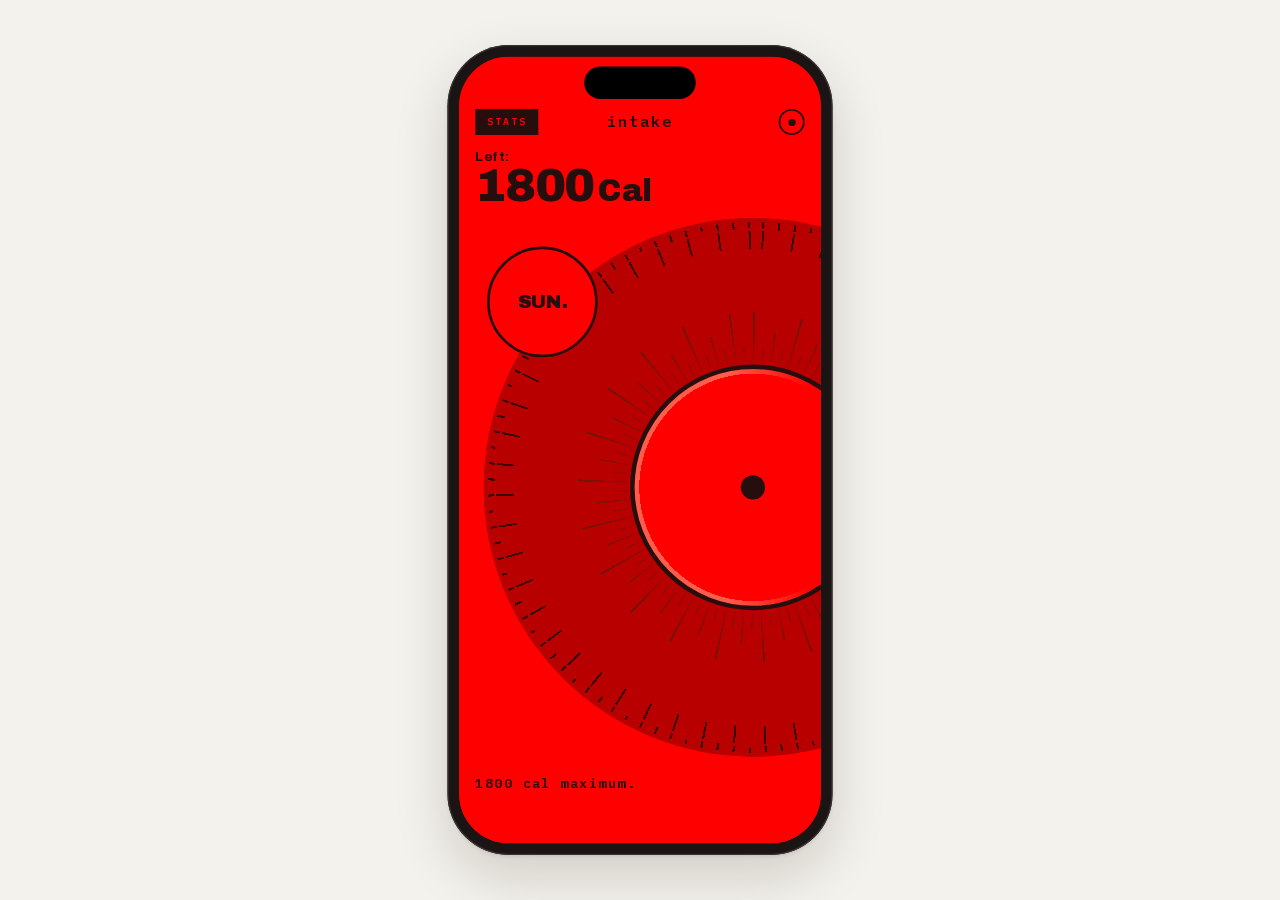
==== index.html @ fceef7cb "Sit below a solid status bar, out of reach of the iOS 26 blur From iOS 26 the system lays a live blu" ====
<!DOCTYPE html>
<html lang="en">
<head>
<meta charset="utf-8">
<meta name="viewport" content="width=device-width, initial-scale=1, viewport-fit=cover, user-scalable=no">
<title>intake</title>

<meta name="apple-mobile-web-app-capable" content="yes">
<meta name="mobile-web-app-capable" content="yes">
<meta name="apple-mobile-web-app-status-bar-style" content="black">
<meta name="apple-mobile-web-app-title" content="intake">
<meta name="theme-color" content="#FF0000">

<link rel="manifest" href="./manifest.webmanifest">
<link rel="apple-touch-icon" href="./icons/icon-180.png">
<link rel="icon" href="./icons/icon-192.png" type="image/png">
<link rel="stylesheet" href="./fonts.css">
<link rel="stylesheet" href="./styles.css">
</head>
<body>

<div id="backdrop"></div>

<!-- On a wide screen the app is shown as the phone it was drawn for: this is the body
     of that phone, behind the canvas. Hidden everywhere else. -->
<div id="frame" aria-hidden="true"></div>

<div id="stage">

<!-- ═══════════════════════════ HOME ═══════════════════════════ -->
<section class="screen" id="screen-home" style="position: relative; height: 874px; overflow: hidden; background-color: #FF0000">
  <div style="position: absolute; left: 0; right: 0; top: 58px; display: flex; align-items: center; justify-content: space-between; padding: 0 18px; z-index: 9">
    <div id="home-stats-btn" class="nav-pill" style="background: #270E0E; color: #FF0000; font: 600 11px/1 'IBM Plex Mono',monospace; letter-spacing: .16em; padding: 9px 13px">STATS</div>
    <div style="position: absolute; left: 0; right: 0; text-align: center; color: #270E0E; font: 600 17px/1 'IBM Plex Mono',monospace; letter-spacing: .14em; pointer-events: none">intake</div>
    <div id="home-settings-btn" class="dot-btn" role="button" tabindex="0" aria-label="Settings" style="width:29px;height:29px;border-radius:50%;border:2.5px solid #270E0E;box-sizing:border-box;display:flex;align-items:center;justify-content:center"><div style="width: 8px; height: 8px; border-radius: 50%; background: #270E0E"></div></div>
  </div>

  <div style="position: absolute; left: 18px; top: 104px; z-index: 9; display: flex; flex-direction: column; gap: 2px; color: #270E0E">
    <div id="home-left-cap" style="font: 700 15px/1 Archivo,sans-serif; letter-spacing: .02em">Left:</div>
    <div style="display: flex; align-items: baseline; gap: 4px"><div id="home-left-val" style="font: 900 52px/.85 Archivo,sans-serif; letter-spacing: -.02em">425</div><div style="font: 900 34px/.85 Archivo,sans-serif; letter-spacing: -.01em">Cal</div></div>
  </div>

  <div style="position: absolute; left: 30px; top: 230px; width: 520px; height: 520px; z-index: 3">
    <div style="position: absolute; inset: -49px 0px 0px -6px; border-radius: 50%; mask: radial-gradient(circle closest-side, transparent 0px, transparent 45%, rgb(0, 0, 0) 45%, rgb(0, 0, 0) 100%); -webkit-mask: radial-gradient(circle closest-side, transparent 0px, transparent 45%, rgb(0, 0, 0) 45%, rgb(0, 0, 0) 100%); width: 599px; height: 599px; left: -3px; top: -51px; background-color: #B90000"><div id="home-arc-fill" style="position:absolute;inset:0;border-radius:50%;z-index:2;background-color:#270E0E;-webkit-mask:conic-gradient(from 228deg,#000 0 180.2deg,rgba(0,0,0,0) 180.9deg 360deg);mask:conic-gradient(from 228deg,#000 0 180.2deg,rgba(0,0,0,0) 180.9deg 360deg)"></div><div id="home-arc-cap" style="position:absolute;left:55.85px;top:362.45px;width:164.7px;height:164.7px;border-radius:50%;z-index:2;background-color:#270E0E"></div><div id="home-arc-tail" style="position:absolute;left:379.02px;top:72.42px;width:164.7px;height:164.7px;border-radius:50%;z-index:2;background-color:#270E0E"></div></div>

    <div style="position:absolute;left:-3px;top:-51px;width:599px;height:599px;border-radius:50%;z-index:3;background:repeating-conic-gradient(from 0deg,#6A1608 0 0.62deg,rgba(0,0,0,0) 0.62deg 4deg);-webkit-mask:radial-gradient(circle closest-side,transparent 0 46.5%,rgba(0,0,0,.28) 46.5%,rgba(0,0,0,.5) 52%,transparent 52%);mask:radial-gradient(circle closest-side,transparent 0 46.5%,rgba(0,0,0,.28) 46.5%,rgba(0,0,0,.5) 52%,transparent 52%)"></div>
    <div style="position:absolute;left:-3px;top:-51px;width:599px;height:599px;border-radius:50%;z-index:3;background:repeating-conic-gradient(from 0deg,#6A1608 0 0.62deg,rgba(0,0,0,0) 0.62deg 8deg);-webkit-mask:radial-gradient(circle closest-side,transparent 0 52%,rgba(0,0,0,.5) 52%,rgba(0,0,0,.78) 58%,transparent 58%);mask:radial-gradient(circle closest-side,transparent 0 52%,rgba(0,0,0,.5) 52%,rgba(0,0,0,.78) 58%,transparent 58%)"></div>
    <div style="position:absolute;left:-3px;top:-51px;width:599px;height:599px;border-radius:50%;z-index:3;background:repeating-conic-gradient(from 0deg,#6A1608 0 0.62deg,rgba(0,0,0,0) 0.62deg 16deg);-webkit-mask:radial-gradient(circle closest-side,transparent 0 58%,rgba(0,0,0,.78) 58%,rgba(0,0,0,1) 65%,transparent 65%);mask:radial-gradient(circle closest-side,transparent 0 58%,rgba(0,0,0,.78) 58%,rgba(0,0,0,1) 65%,transparent 65%)"></div>
    <div style="position:absolute;left:-3px;top:-51px;width:599px;height:599px;border-radius:50%;z-index:3;background:repeating-conic-gradient(from 2deg,#380A02 0 0.45deg,rgba(0,0,0,0) 0.45deg 3.5deg);-webkit-mask:radial-gradient(circle closest-side,transparent 0 96.8%,#000 96.8% 98.4%,transparent 98.4%);mask:radial-gradient(circle closest-side,transparent 0 96.8%,#000 96.8% 98.4%,transparent 98.4%)"></div>
    <div style="position:absolute;left:-3px;top:-51px;width:599px;height:599px;border-radius:50%;z-index:3;background:repeating-conic-gradient(from 2deg,#380A02 0 0.45deg,rgba(0,0,0,0) 0.45deg 7deg);-webkit-mask:radial-gradient(circle closest-side,transparent 0 88.6%,#000 88.6% 95.2%,transparent 95.2%);mask:radial-gradient(circle closest-side,transparent 0 88.6%,#000 88.6% 95.2%,transparent 95.2%)"></div>
    <div style="position:absolute;left:-3px;top:-51px;width:599px;height:599px;border-radius:50%;z-index:3;background:repeating-conic-gradient(from 2deg,#380A02 0 0.45deg,rgba(0,0,0,0) 0.45deg 7deg);-webkit-mask:radial-gradient(circle closest-side,transparent 0 96.1%,#000 96.1% 96.8%,transparent 96.8%);mask:radial-gradient(circle closest-side,transparent 0 96.1%,#000 96.1% 96.8%,transparent 96.8%)"></div>
    <div style="position:absolute;left:-3px;top:-51px;width:599px;height:599px;border-radius:50%;z-index:3;background:repeating-conic-gradient(from 5.5deg,#380A02 0 0.45deg,rgba(0,0,0,0) 0.45deg 14deg);-webkit-mask:radial-gradient(circle closest-side,transparent 0 95.7%,#000 95.7% 96.8%,transparent 96.8%);mask:radial-gradient(circle closest-side,transparent 0 95.7%,#000 95.7% 96.8%,transparent 96.8%)"></div>

    <div id="home-tick-clip" style="position:absolute;left:-3px;top:-51px;width:599px;height:599px;z-index:5;-webkit-mask-image:conic-gradient(from 228deg,#000 0 180.2deg,rgba(0,0,0,0) 180.9deg 360deg),radial-gradient(circle 82.35px at 138.2px 444.8px,#000 99%,rgba(0,0,0,0) 100%);-webkit-mask-composite:source-over;mask-image:conic-gradient(from 228deg,#000 0 180.2deg,rgba(0,0,0,0) 180.9deg 360deg),radial-gradient(circle 82.35px at 138.2px 444.8px,#000 99%,rgba(0,0,0,0) 100%);mask-composite:add"><div style="position:absolute;inset:0;border-radius:50%;background:repeating-conic-gradient(from 0deg,#7C3928 0 0.62deg,rgba(0,0,0,0) 0.62deg 4deg);-webkit-mask:radial-gradient(circle closest-side,transparent 0 46.5%,rgba(0,0,0,.28) 46.5%,rgba(0,0,0,.5) 52%,transparent 52%);mask:radial-gradient(circle closest-side,transparent 0 46.5%,rgba(0,0,0,.28) 46.5%,rgba(0,0,0,.5) 52%,transparent 52%)"></div><div style="position:absolute;inset:0;border-radius:50%;background:repeating-conic-gradient(from 0deg,#7C3928 0 0.62deg,rgba(0,0,0,0) 0.62deg 8deg);-webkit-mask:radial-gradient(circle closest-side,transparent 0 52%,rgba(0,0,0,.5) 52%,rgba(0,0,0,.78) 58%,transparent 58%);mask:radial-gradient(circle closest-side,transparent 0 52%,rgba(0,0,0,.5) 52%,rgba(0,0,0,.78) 58%,transparent 58%)"></div><div style="position:absolute;inset:0;border-radius:50%;background:repeating-conic-gradient(from 0deg,#7C3928 0 0.62deg,rgba(0,0,0,0) 0.62deg 16deg);-webkit-mask:radial-gradient(circle closest-side,transparent 0 58%,rgba(0,0,0,.78) 58%,rgba(0,0,0,1) 65%,transparent 65%);mask:radial-gradient(circle closest-side,transparent 0 58%,rgba(0,0,0,.78) 58%,rgba(0,0,0,1) 65%,transparent 65%)"></div><div style="position:absolute;inset:0;border-radius:50%;background:repeating-conic-gradient(from 2deg,#48210F 0 0.45deg,rgba(0,0,0,0) 0.45deg 3.5deg);-webkit-mask:radial-gradient(circle closest-side,transparent 0 96.8%,#000 96.8% 98.4%,transparent 98.4%);mask:radial-gradient(circle closest-side,transparent 0 96.8%,#000 96.8% 98.4%,transparent 98.4%)"></div><div style="position:absolute;inset:0;border-radius:50%;background:repeating-conic-gradient(from 2deg,#48210F 0 0.45deg,rgba(0,0,0,0) 0.45deg 7deg);-webkit-mask:radial-gradient(circle closest-side,transparent 0 88.6%,#000 88.6% 95.2%,transparent 95.2%);mask:radial-gradient(circle closest-side,transparent 0 88.6%,#000 88.6% 95.2%,transparent 95.2%)"></div><div style="position:absolute;inset:0;border-radius:50%;background:repeating-conic-gradient(from 2deg,#48210F 0 0.45deg,rgba(0,0,0,0) 0.45deg 7deg);-webkit-mask:radial-gradient(circle closest-side,transparent 0 96.1%,#000 96.1% 96.8%,transparent 96.8%);mask:radial-gradient(circle closest-side,transparent 0 96.1%,#000 96.1% 96.8%,transparent 96.8%)"></div><div style="position:absolute;inset:0;border-radius:50%;background:repeating-conic-gradient(from 5.5deg,#48210F 0 0.45deg,rgba(0,0,0,0) 0.45deg 14deg);-webkit-mask:radial-gradient(circle closest-side,transparent 0 95.7%,#000 95.7% 96.8%,transparent 96.8%);mask:radial-gradient(circle closest-side,transparent 0 95.7%,#000 95.7% 96.8%,transparent 96.8%)"></div></div>

    <div id="home-day-btn" class="day-badge" style="position: absolute; left: 1px; top: -19px; width: 123px; height: 123px; border-radius: 50%; color: #270E0E; display: flex; align-items: center; justify-content: center; z-index: 8; background-color: #FF0000; border: 3px solid #270E0E; box-sizing: border-box; cursor: pointer"><div id="home-day" style="font: 900 21px/1 Archivo,sans-serif; letter-spacing: -.03em">MON.</div></div>

    <div style="position:absolute;left:161px;top:113px;width:271px;height:271px;border-radius:50%;z-index:6;pointer-events:none;background:conic-gradient(from 90deg,#FF0000 0deg 60deg,#FF5C4A 102deg 258deg,#FF0000 300deg 360deg);-webkit-mask:radial-gradient(circle closest-side,transparent 0 93.2%,#000 93.2% 100%);mask:radial-gradient(circle closest-side,transparent 0 93.2%,#000 93.2% 100%)"></div>
    <div style="position:absolute;left:160px;top:112px;width:273px;height:273px;border-radius:50%;border:5px solid #270E0E;box-sizing:border-box;z-index:6;pointer-events:none"></div>

    <div style="position: absolute; left: 275px; top: 227px; width: 43px; height: 43px; z-index: 5; pointer-events: none"><div style="position: absolute; left: 8px; top: 8px; width: 27px; height: 27px; border-radius: 50%; background: #270E0E"></div></div>

    <button type="button" id="home-open-calc" class="dial-btn-home" aria-label="Open calculator" style="position:absolute;left:166px;top:118px;width:261px;height:261px;border-radius:50%;border:0;padding:0;background:transparent;cursor:pointer;z-index:9;-webkit-tap-highlight-color:transparent;transition:background .12s,transform .12s"></button>
  </div>

  <div id="home-max" style="position: absolute; left: 18px; z-index: 9; color: rgb(39, 14, 14); font: 600 15px / 1 &quot;IBM Plex Mono&quot;, monospace; letter-spacing: 0.1em; top: 800px">1800 cal maximum.</div>

  <!-- Day picker. The first circle lands exactly on the badge, so opening it reads as the
       badge growing a stack rather than a panel appearing over it. -->
  <div id="home-picker-backdrop" class="bleed-x bleed-t bleed-b" style="position:absolute;inset:0;z-index:19;display:none"></div>
  <!-- The tail of the fade runs to zero just short of the bottom edge, so the circle
       queued behind the faded one never shows its arc below it. -->
  <div id="home-picker" style="position:absolute;left:31px;top:211px;width:123px;height:491px;z-index:20;display:none;-webkit-mask-image:linear-gradient(to bottom,#000 0,#000 75%,rgba(0,0,0,.4) 88%,rgba(0,0,0,.4) 92%,rgba(0,0,0,0) 99.5%);mask-image:linear-gradient(to bottom,#000 0,#000 75%,rgba(0,0,0,.4) 88%,rgba(0,0,0,.4) 92%,rgba(0,0,0,0) 99.5%)">
    <div id="home-picker-scroll" class="noscrollbar" style="position:absolute;inset:0;overflow-y:auto;overflow-x:hidden;-webkit-overflow-scrolling:touch;overscroll-behavior:contain"></div>
  </div>
  <!-- Sits off the top-left shoulder of the first circle, not level with its middle.
       The dots pack to the top of a taller box so the tap target stays finger-sized. -->
  <!-- The dots shift right inside the box rather than the box moving with them: the
       circle bulges left as it drops, and this box is as far right as one can sit
       without its lower corner landing on the circle and swallowing taps. -->
  <button type="button" id="home-cal-btn" aria-label="Open calendar" style="position:absolute;left:0;top:214px;width:32px;height:44px;z-index:21;display:none;border:0;background:transparent;padding:0 4px 0 0;cursor:pointer;align-items:flex-end;justify-content:flex-start;flex-direction:column;gap:4px">
    <span style="width:5.5px;height:5.5px;border-radius:50%;background:#270E0E;display:block"></span>
    <span style="width:5.5px;height:5.5px;border-radius:50%;background:#270E0E;display:block"></span>
    <span style="width:5.5px;height:5.5px;border-radius:50%;background:#270E0E;display:block"></span>
  </button>
</section>

<!-- ═══════════════════════════ CALENDAR ═══════════════════════════ -->
<section class="screen" id="screen-calendar" style="position:relative;height:874px;overflow:hidden;background:#C0C3B0;font-family:Archivo,sans-serif">

  <div style="position:absolute;left:0;right:0;top:58px;display:flex;align-items:center;justify-content:space-between;padding:0 18px;z-index:9">
    <button type="button" id="cal-back-btn" class="btn-close" style="width:29px;height:29px;border-radius:50%;border:0;background:#FF0000;color:#270E0E;font:900 12px/1 Archivo,sans-serif;-webkit-text-stroke:0.9px currentColor;display:flex;align-items:center;justify-content:center;padding:0;cursor:pointer;flex:none">✕</button>
    <div style="position:absolute;left:0;right:0;text-align:center;color:#270E0E;font:600 17px/1 'IBM Plex Mono',monospace;letter-spacing:.14em;pointer-events:none">log</div>
    <div id="cal-settings-btn" class="dot-btn" role="button" tabindex="0" aria-label="Settings" style="width:29px;height:29px;border-radius:50%;border:2.5px solid #FF0000;box-sizing:border-box;display:flex;align-items:center;justify-content:center"><div style="width:8px;height:8px;border-radius:50%;background:#FF0000"></div></div>
  </div>

  <!-- The selected day, read the way the reference reads it: the numeral carries the
       screen, the month and year sit under it, the weekday balances the line. -->
  <div id="cal-daynum" style="position:absolute;left:22px;top:190px;z-index:9;color:#270E0E;font:900 124px/.78 Archivo,sans-serif;letter-spacing:-.055em">20</div>

  <div style="position:absolute;left:24px;right:24px;top:330px;display:flex;align-items:flex-start;justify-content:space-between;gap:12px;z-index:9">
    <!-- The month travels when the calendar is paged, and the weekday and arrows beside
         it do not, so it is given a window of its own to travel in: it reaches the edge
         of the space it owns and is gone, rather than carrying on across its neighbours.
         Clipped sideways only - the two lines inside are free to stand as tall as they
         like, which a plain overflow:hidden would cut into. -->
    <div id="cal-monthclip" style="position:relative;flex:1 1 auto;min-width:0">
      <div id="cal-monthbox">
        <div id="cal-month" style="color:#270E0E;font:900 27px/1 Archivo,sans-serif;letter-spacing:-.03em;white-space:nowrap">SEPT</div>
        <div id="cal-year" style="margin-top:5px;color:rgba(39,14,14,.4);font:900 27px/1 Archivo,sans-serif;letter-spacing:-.03em">2026</div>
      </div>
    </div>
    <div style="flex:none;text-align:right">
      <div id="cal-downame" style="color:rgba(39,14,14,.4);font:900 27px/1 Archivo,sans-serif;letter-spacing:-.02em">SAT</div>
      <div style="margin-top:4px;display:flex;justify-content:flex-end;gap:4px">
        <button type="button" id="cal-prev" class="cal-nav" aria-label="Previous month">‹</button>
        <button type="button" id="cal-next" class="cal-nav" aria-label="Next month">›</button>
      </div>
    </div>
  </div>

  <div id="cal-dow" style="position:absolute;left:24px;right:24px;top:436px;display:grid;grid-template-columns:repeat(7,1fr);gap:9px;z-index:9"></div>
  <div id="cal-grid" style="position:absolute;left:24px;right:24px;top:462px;display:grid;grid-template-columns:repeat(7,1fr);column-gap:9px;row-gap:12px;z-index:9"></div>
</section>

<!-- ═══════════════════════ CALCULATOR ═══════════════════════ -->
<section class="screen" id="screen-calc" style="position:relative;height:874px;overflow:hidden;background:#270E0E;font-family:Archivo,sans-serif">

  <div style="position:absolute;left:0;right:0;top:58px;display:flex;align-items:center;justify-content:space-between;padding:0 18px;z-index:9">
    <button type="button" id="calc-close" class="btn-close" style="width:29px;height:29px;border-radius:50%;border:0;background:#FF0000;color:#270E0E;font:900 12px/1 Archivo,sans-serif;-webkit-text-stroke:0.9px currentColor;display:flex;align-items:center;justify-content:center;padding:0;cursor:pointer;flex:none">✕</button>
    <div id="calc-title" style="font:600 14px/1 'IBM Plex Mono',monospace;letter-spacing:.16em;color:#270E0E">CALC</div><div id="calc-settings-btn" class="dot-btn" role="button" tabindex="0" aria-label="Settings" style="width:29px;height:29px;border-radius:50%;background:#FF0000;display:flex;align-items:center;justify-content:center"><div style="width:8px;height:8px;border-radius:50%;background:#270E0E"></div></div>
  </div>

  <div style="position:absolute;left:0;right:0;top:0;height:534px;z-index:3;clip-path:inset(calc(var(--by,0px) * -1) calc(var(--bx,0px) * -1) 0 calc(var(--bx,0px) * -1))">
  <div style="position: absolute; left: -93px; top: 108px; width: 520px; height: 520px; z-index: 3">
    <div style="position: absolute; inset: -49px 0px 0px -6px; border-radius: 50%; mask: radial-gradient(circle closest-side, transparent 0px, transparent 45%, rgb(0, 0, 0) 45%, rgb(0, 0, 0) 100%); -webkit-mask: radial-gradient(circle closest-side, transparent 0px, transparent 45%, rgb(0, 0, 0) 45%, rgb(0, 0, 0) 100%); width: 599px; height: 599px; left: -3px; top: -51px; background-color: #270E0E"><div id="calc-arc-fill" style="position: absolute; inset: 0; border-radius: 50%; z-index: 2; background-color: #FF0000; -webkit-mask: conic-gradient(from 340deg,#000 0 152deg,rgba(0,0,0,0) 152.7deg 360deg); mask: conic-gradient(from 340deg,#000 0 152deg,rgba(0,0,0,0) 152.7deg 360deg); left: -31px; top: -15px"></div><div id="calc-arc-tail" style="position:absolute;left:299.50px;top:418.07px;width:164.7px;height:164.7px;border-radius:50%;z-index:2;background-color:#FF0000"></div><div id="calc-arc-cap" style="position:absolute;left:142.85px;top:12.95px;width:164.7px;height:164.7px;border-radius:50%;z-index:2;background-color:#FF0000"></div></div>

  <div style="position:absolute;left:161px;top:113px;width:271px;height:271px;border-radius:50%;z-index:6;background:conic-gradient(from 90deg,#270E0E 0deg 60deg,#FF5C4A 102deg 258deg,#270E0E 300deg 360deg);-webkit-mask:radial-gradient(circle closest-side,transparent 0 93.2%,#000 93.2% 100%);mask:radial-gradient(circle closest-side,transparent 0 93.2%,#000 93.2% 100%)"></div>
  <div style="position:absolute;left:160px;top:112px;width:273px;height:273px;border-radius:50%;border:5px solid #FF0000;box-sizing:border-box;z-index:6"></div>

  <button type="button" id="calc-dial-btn" class="dial-btn" aria-label="Log entry" style="position:absolute;left:166px;top:118px;width:261px;height:261px;border-radius:50%;border:0;padding:0;background:transparent;cursor:pointer;z-index:9;-webkit-tap-highlight-color:transparent;transition:background .12s,transform .12s"></button>

  <div id="calc-seg" style="position:absolute;left:296.5px;top:248.5px;transform:translate(-50%,-50%) scale(1.42);display:flex;align-items:flex-end;gap:7px;z-index:8"></div></div>
  </div>

  <!-- The design set this ink to #270E0E because the red arc was always behind it. With a
       proportional arc it often is not, so the colour flips with what is behind. The arc
       edge is kept out of the glyph box (see renderCalc), so one flat colour always works. -->
  <div id="calc-pct" style="position: absolute; left: 0; right: 0; top: 110px; z-index: 10; text-align: center; color: #270E0E; font: 800 76px/.86 'Big Shoulders Display',sans-serif; letter-spacing: -.01em; font-size: 60px"><span id="calc-pct-ink" style="display:inline-block">0%</span></div>

  <div style="position:absolute;left:0;right:0;top:523px;bottom:0;background:transparent;z-index:20">

    <div id="calc-marks" style="position:absolute;left:24px;right:24px;top:14px;height:8px;display:flex;align-items:stretch;gap:9px;z-index:1">
      <div style="width:8px;flex:none;background:#FF0000;clip-path:polygon(100% 0,100% 100%,0 100%)"></div>
    </div>

    <div id="calc-keypad" style="position:absolute;left:24px;right:24px;top:29px;display:grid;grid-template-columns:repeat(3,1fr);gap:12px">
      <button type="button" class="k" data-key="7" style="height:62px;border-radius:12px;border:0;background:#FF0000;box-shadow:inset 0 0 0 2.5px #FF0000,inset 0 0 0 3.5px #270E0E;color:#270E0E;display:flex;align-items:center;justify-content:center;padding:0;cursor:pointer;font:900 15px/1 Orbitron,sans-serif">7</button>
      <button type="button" class="k" data-key="8" style="height:62px;border-radius:12px;border:0;background:#FF0000;box-shadow:inset 0 0 0 2.5px #FF0000,inset 0 0 0 3.5px #270E0E;color:#270E0E;display:flex;align-items:center;justify-content:center;padding:0;cursor:pointer;font:900 15px/1 Orbitron,sans-serif">8</button>
      <button type="button" class="k" data-key="9" style="height:62px;border-radius:12px;border:0;background:#FF0000;box-shadow:inset 0 0 0 2.5px #FF0000,inset 0 0 0 3.5px #270E0E;color:#270E0E;display:flex;align-items:center;justify-content:center;padding:0;cursor:pointer;font:900 15px/1 Orbitron,sans-serif">9</button>
      <button type="button" class="k" data-key="4" style="height:62px;border-radius:12px;border:0;background:#FF0000;box-shadow:inset 0 0 0 2.5px #FF0000,inset 0 0 0 3.5px #270E0E;color:#270E0E;display:flex;align-items:center;justify-content:center;padding:0;cursor:pointer;font:900 15px/1 Orbitron,sans-serif">4</button>
      <button type="button" class="k" data-key="5" style="height:62px;border-radius:12px;border:0;background:#FF0000;box-shadow:inset 0 0 0 2.5px #FF0000,inset 0 0 0 3.5px #270E0E;color:#270E0E;display:flex;align-items:center;justify-content:center;padding:0;cursor:pointer;font:900 15px/1 Orbitron,sans-serif">5</button>
      <button type="button" class="k" data-key="6" style="height:62px;border-radius:12px;border:0;background:#FF0000;box-shadow:inset 0 0 0 2.5px #FF0000,inset 0 0 0 3.5px #270E0E;color:#270E0E;display:flex;align-items:center;justify-content:center;padding:0;cursor:pointer;font:900 15px/1 Orbitron,sans-serif">6</button>
      <button type="button" class="k" data-key="1" style="height:62px;border-radius:12px;border:0;background:#FF0000;box-shadow:inset 0 0 0 2.5px #FF0000,inset 0 0 0 3.5px #270E0E;color:#270E0E;display:flex;align-items:center;justify-content:center;padding:0;cursor:pointer;font:900 15px/1 Orbitron,sans-serif">1</button>
      <button type="button" class="k" data-key="2" style="height:62px;border-radius:12px;border:0;background:#FF0000;box-shadow:inset 0 0 0 2.5px #FF0000,inset 0 0 0 3.5px #270E0E;color:#270E0E;display:flex;align-items:center;justify-content:center;padding:0;cursor:pointer;font:900 15px/1 Orbitron,sans-serif">2</button>
      <button type="button" class="k" data-key="3" style="height:62px;border-radius:12px;border:0;background:#FF0000;box-shadow:inset 0 0 0 2.5px #FF0000,inset 0 0 0 3.5px #270E0E;color:#270E0E;display:flex;align-items:center;justify-content:center;padding:0;cursor:pointer;font:900 15px/1 Orbitron,sans-serif">3</button>
      <button type="button" class="k-alt" data-key="del" style="height:62px;border-radius:12px;border:0;background:#3A1513;box-shadow:inset 0 0 0 2.5px #3A1513,inset 0 0 0 3.5px #FF0000;color:#FF0000;display:flex;align-items:center;justify-content:center;padding:0;cursor:pointer;font:900 15px/1 Orbitron,sans-serif">⌫</button>
      <button type="button" class="k" data-key="0" style="height:62px;border-radius:12px;border:0;background:#FF0000;box-shadow:inset 0 0 0 2.5px #FF0000,inset 0 0 0 3.5px #270E0E;color:#270E0E;display:flex;align-items:center;justify-content:center;padding:0;cursor:pointer;font:900 15px/1 Orbitron,sans-serif">0</button>
      <button type="button" class="k-alt" data-key="eq" style="height:62px;border-radius:12px;border:0;background:#3A1513;box-shadow:inset 0 0 0 2.5px #3A1513,inset 0 0 0 3.5px #FF0000;color:#FF0000;font:900 15px/1 Orbitron,sans-serif;display:flex;align-items:center;justify-content:center;padding:0;cursor:pointer">=</button>
    </div>

    <div id="calc-history" class="scrubbable" style="position:absolute;left:24px;right:24px;top:29px;bottom:26px;display:none;align-items:center;justify-content:center;overflow:hidden"></div>

    <button type="button" id="calc-view-toggle" class="view-toggle" style="position: absolute; left: 24px; top: -18px; z-index: 22; border: 0; background: transparent; color: #FF0000; font: 600 11px/1 'IBM Plex Mono',monospace; letter-spacing: .16em; padding: 9px 0; cursor: pointer">HISTORY</button>
  </div>

</section>

<!-- ═══════════════════════════ STATS ═══════════════════════════ -->
<section class="screen" id="screen-stats" style="position:relative;height:874px;overflow:hidden;background:#C0C3B0;font-family:Archivo,sans-serif">

  <div style="position:absolute;left:0;right:0;top:58px;display:flex;align-items:center;justify-content:space-between;padding:0 18px;z-index:9">
    <div id="stats-home-btn" class="nav-pill" style="background:#FF0000;color:#270E0E;font:600 11px/1 'IBM Plex Mono',monospace;letter-spacing:.16em;padding:9px 13px">HOME</div>
    <div style="position:absolute;left:0;right:0;text-align:center;color:#270E0E;font:600 17px/1 'IBM Plex Mono',monospace;letter-spacing:.14em;pointer-events:none">stats</div>
    <div id="stats-settings-btn" class="dot-btn" role="button" tabindex="0" aria-label="Settings" style="width:29px;height:29px;border-radius:50%;border:2.5px solid #FF0000;box-sizing:border-box;display:flex;align-items:center;justify-content:center"><div style="width:8px;height:8px;border-radius:50%;background:#FF0000"></div></div>
  </div>

  <div style="position:absolute;left:24px;right:24px;top:104px;z-index:7;color:#270E0E">
    <div id="stats-hero-caption" style="font: 600 10px/1 'IBM Plex Mono',monospace; letter-spacing: .2em; color: #270E0E; white-space: nowrap">AVERAGE PER 7 DAYS</div>
    <div style="display:flex;align-items:baseline;gap:5px;margin-top:13px">
      <div id="stats-hero-value" style="font:900 62px/.82 Archivo,sans-serif;letter-spacing:-.04em">0</div>
      <div style="font:900 44px/.82 Archivo,sans-serif;letter-spacing:-.02em;color:transparent;-webkit-text-stroke:2px #270E0E">cal</div>
    </div>
  </div>

  <!-- Under the chart rather than over it. A goal line high enough to reach the lower
       of these lands exactly on it, and the chart is then the thing that gives way for
       it: the rule keeps its own colour everywhere the red is not. -->
  <div id="stats-rule-1" style="position:absolute;left:24px;right:24px;top:198px;height:1px;background:#9BA08B;z-index:3"></div>
  <div id="stats-rule-2" style="position:absolute;left:24px;right:24px;top:234px;height:1px;background:#9BA08B;z-index:3"></div>

  <div id="stats-chart" class="scrubbable" style="position:absolute;left:24px;right:24px;top:236px;height:248px;z-index:4">
    <div style="position:absolute;left:0;right:0;bottom:0;height:2px;background:#8F9482"></div>

    <div id="stats-bars" class="scrubbable track" style="position:absolute;left:0;right:0;top:0;bottom:2px"></div>

    <!-- The rule is drawn slot by slot on a track of its own rather than as one line
         across the chart, so that a maximum changed partway through the window shows
         up as a step in it, on the day it changed, and slides with everything else. -->
    <div id="stats-goal-track" class="track" style="position:absolute;inset:0;z-index:5;pointer-events:none"></div>

    <div id="stats-goal-line" style="position:absolute;left:0;right:0;bottom:86.00%;height:0;z-index:6;pointer-events:none">
      <div style="position:absolute;left:0;top:0;transform:translateY(-50%);background:#C0C3B0;padding:3px 7px 3px 0;font:600 9px/1 'IBM Plex Mono',monospace;letter-spacing:.1em;color:#FF0000;white-space:nowrap">GOAL <span id="stats-goal-value">1,800</span></div>
    </div>
  </div>

  <div id="stats-xlabels" class="scrubbable track" style="position:absolute;left:24px;right:24px;top:488px;height:12px;z-index:6"></div>

  <!-- Backing bled past the canvas edge so the panel's own edge antialiases against red
       rather than the sage ground when the stage is scaled by a fraction. Clipped away
       entirely at 1:1, and nothing inside the panel moves. -->
  <div class="bleed-x bleed-b" style="position:absolute;left:-2px;right:-2px;top:500px;bottom:0;background:#FF0000;z-index:8"></div>

  <div style="position:absolute;left:0;right:0;top:500px;bottom:0;background:#FF0000;z-index:8;clip-path:inset(0 calc(var(--bx,0px) * -1) 0 calc(var(--bx,0px) * -1))">
    <div id="stats-meal-labels" class="scrubbable track" style="position:absolute;left:24px;right:24px;top:18px;height:12px;color:#270E0E"></div>

    <div style="position:absolute;left:24px;right:24px;top:31px;height:2px;background:rgba(39,14,14,.55)"></div>

    <div id="stats-meal-cols" class="scrubbable track" style="position:absolute;left:24px;right:24px;top:37px;height:176px"></div>

    <div id="stats-sel-times" class="bleed-x" style="position:absolute;left:-2px;right:-2px;top:235px;bottom:118px;background:#270E0E;padding:14px 26px;box-sizing:border-box;display:flex;flex-direction:column;justify-content:flex-start;gap:12px;overflow:hidden">
      <div id="stats-sel-caption" style="color:#FF0000;font:600 9.5px/1 'IBM Plex Mono',monospace;letter-spacing:.2em;white-space:nowrap"></div>
      <div id="stats-sel-list" style="display:flex;flex-wrap:wrap;gap:8px 20px;align-items:flex-end"></div>
    </div>

    <div style="position:absolute;left:24px;right:20px;bottom:26px;display:flex;align-items:center;justify-content:space-between;gap:12px">
      <div style="position:relative;top:-30px;display:flex;flex-direction:column;gap:11px;align-items:flex-start;color:#270E0E">
        <div id="stats-meals-big" style="font:900 45px/.86 Archivo,sans-serif;letter-spacing:-.03em;white-space:nowrap;margin-left:-2px">NO DATA</div>
        <div id="stats-meals-caption" style="font:600 10px/1 'IBM Plex Mono',monospace;letter-spacing:.14em;white-space:nowrap">AVERAGE MEAL TIMES PER 7 DAYS</div>
      </div>
      <button type="button" id="stats-range-btn" class="range-btn" aria-label="Cycle range" style="width:54px;height:54px;border-radius:50%;border:0;padding:0;cursor:pointer;background:#270E0E;color:#FF0000;display:flex;align-items:center;justify-content:center;font:600 13px/1 'IBM Plex Mono',monospace;letter-spacing:.06em;flex:none">7D</button>
    </div>
  </div>

</section>

<!-- ═══════════════════════════ SETTINGS ═══════════════════════════ -->
<!-- Comes up over whichever screen you were on rather than replacing it, which is why
     it is not one of the screens: the strip of that screen left showing along the top
     is both the way back and the thing that says which way to put it away. -->
<div id="settings" style="position:absolute;inset:0;z-index:40;display:none">
  <div id="settings-scrim" class="bleed-x bleed-t bleed-b" style="position:absolute;inset:0;background:rgba(39,14,14,.22)"></div>

  <div id="settings-sheet" class="bleed-x bleed-b" style="position:absolute;left:0;right:0;top:96px;bottom:0;background:#C0C3B0;border-radius:26px 26px 0 0;overflow:hidden;font-family:Archivo,sans-serif">
    <div style="position:absolute;left:50%;top:15px;margin-left:-22px;width:44px;height:4px;border-radius:2px;background:rgba(39,14,14,.22)"></div>
    <div style="position:absolute;left:0;right:0;top:46px;text-align:center;color:#270E0E;font:600 17px/1 'IBM Plex Mono',monospace;letter-spacing:.14em;pointer-events:none">settings</div>

    <div class="bleed-body" style="position:absolute;left:24px;right:24px;bottom:76px;display:flex;flex-direction:column;align-items:flex-end;gap:34px;text-align:right">

      <div style="align-self:stretch;display:flex;flex-direction:column;align-items:flex-end;gap:11px">
        <div id="set-goal-cap" class="set-cap">MAXIMUM CALORIES</div>
        <input id="set-goal" class="set-val" type="text" inputmode="numeric" autocomplete="off" spellcheck="false" aria-label="Maximum calories" value="1,800">
      </div>

      <!-- The pair sits on its own line above the month rather than flanking it, so the
           month reads as one word against the same right edge as everything else. -->
      <div style="display:flex;flex-direction:column;align-items:flex-end;gap:2px">
        <div class="set-cap">LOG STARTS</div>
        <div style="display:flex;align-items:center;gap:2px;margin-right:-9px">
          <button type="button" id="set-start-prev" class="cal-nav" aria-label="Earlier start month">‹</button>
          <button type="button" id="set-start-next" class="cal-nav" aria-label="Later start month">›</button>
        </div>
        <div id="set-start" class="set-val">SEPT 2026</div>
      </div>

      <!-- The two that cannot be taken back ask first, in a panel of their own: a word
           in a list is one tap from the word above it, and these two cannot be a slip. -->
      <div style="display:flex;flex-direction:column;align-items:flex-end;gap:11px">
        <div id="set-data-cap" class="set-cap">DATA</div>
        <div id="set-export" class="set-val set-act">EXPORT</div>
        <div id="set-import" class="set-val set-act">IMPORT</div>
      </div>

      <!-- Out of the list and on its own, with more air above it than anything else on
           the sheet: it belongs to none of the words it used to sit under. -->
      <div id="set-delete" class="set-val set-act" style="margin-top:12px">DELETE</div>
    </div>

    <input type="file" id="set-file" accept="application/json,.json" style="display:none" aria-hidden="true" tabindex="-1">
  </div>
</div>

<!-- Shown only when a write has actually failed, which means the app is still working
     but is no longer keeping anything. It sits over the screen rather than in it, and
     leads to the sheet, because exporting is the only thing left that will keep a day. -->
<div id="alarm" style="position:absolute;left:24px;right:24px;bottom:16px;z-index:30;display:flex;align-items:center;justify-content:center;height:34px;border-radius:10px;background:#270E0E;color:#FF0000;font:600 10px/1 'IBM Plex Mono',monospace;letter-spacing:.16em;cursor:pointer" role="status">NOT SAVING — EXPORT TO KEEP THIS</div>

<!-- Asked in the middle of the screen, over everything, with the screen behind it put
     out: the two answers are the only things on it, and they are nowhere near the word
     that was tapped to get here. -->
<div id="ask" style="position:absolute;inset:0;z-index:50;display:none" role="dialog" aria-modal="true" aria-labelledby="ask-text">
  <div id="ask-scrim" class="bleed-x bleed-t bleed-b" style="position:absolute;inset:0;background:rgba(39,14,14,.55)"></div>

  <!-- Held by its bottom edge rather than its middle, because that edge is the one that
       has to land somewhere: clear of the month below it, and far enough past the month
       arrows above it that they sit against a straight edge and not a rounded corner.
       Anchored this way, a longer question grows upwards and neither stops being true. -->
  <div id="ask-panel" style="position:absolute;left:24px;right:24px;bottom:346px;background:#FF0000;border-radius:16px;padding:26px 24px 24px;box-sizing:border-box">
    <div id="ask-text" style="color:#270E0E;font:900 27px/1.06 Archivo,sans-serif;letter-spacing:-.03em">THIS WILL DELETE ALL STORED DATA.</div>
    <!-- Solid rather than faded: dark on red at any less than full strength goes muddy
         long before it goes quiet, which is what the small size is already for. -->
    <div id="ask-note" style="margin-top:13px;color:#270E0E;font:600 9.5px/1.4 'IBM Plex Mono',monospace;letter-spacing:.16em">IT CANNOT BE UNDONE</div>
    <div style="margin-top:28px;display:flex;gap:10px">
      <button type="button" id="ask-no" class="ask-btn" style="flex:1;height:54px;border-radius:12px;border:0;box-shadow:inset 0 0 0 2.5px #270E0E;background:transparent;color:#270E0E;font:600 12px/1 'IBM Plex Mono',monospace;letter-spacing:.16em;cursor:pointer;padding:0">CANCEL</button>
      <button type="button" id="ask-yes" class="ask-btn ask-go" style="flex:1;height:54px;border-radius:12px;border:0;background:#270E0E;color:#FF0000;font:600 12px/1 'IBM Plex Mono',monospace;letter-spacing:.16em;cursor:pointer;padding:0">DELETE</button>
    </div>
  </div>
</div>

<!-- The island the canvas's top 58px were always left clear for. Only in the frame. -->
<div id="island" aria-hidden="true"></div>

</div>

<script src="./app.js"></script>
</body>
</html>
---- fonts.css ----
/* Self-hosted subset of the fonts the Claude Design prototype loaded from Google Fonts.
   Latin only, font-display:block so text never paints in a fallback face. */

@font-face {
  font-family: 'Archivo';
  font-style: normal;
  font-weight: 400 900;
  font-stretch: 100%;
  font-display: block;
  src: url(./fonts/Archivo.woff2) format('woff2');
  unicode-range: U+0000-00FF, U+0131, U+0152-0153, U+02BB-02BC, U+02C6, U+02DA, U+02DC, U+0304, U+0308, U+0329, U+2000-206F, U+20AC, U+2122, U+2191, U+2193, U+2212, U+2215, U+FEFF, U+FFFD;
}
@font-face {
  font-family: 'Big Shoulders Display';
  font-style: normal;
  font-weight: 800;
  font-display: block;
  src: url(./fonts/BigShouldersDisplay-800.woff2) format('woff2');
  unicode-range: U+0000-00FF, U+0131, U+0152-0153, U+02BB-02BC, U+02C6, U+02DA, U+02DC, U+0304, U+0308, U+0329, U+2000-206F, U+20AC, U+2122, U+2191, U+2193, U+2212, U+2215, U+FEFF, U+FFFD;
}
@font-face {
  font-family: 'IBM Plex Mono';
  font-style: normal;
  font-weight: 600;
  font-display: block;
  src: url(./fonts/IBMPlexMono-600.woff2) format('woff2');
  unicode-range: U+0000-00FF, U+0131, U+0152-0153, U+02BB-02BC, U+02C6, U+02DA, U+02DC, U+0304, U+0308, U+0329, U+2000-206F, U+20AC, U+2122, U+2191, U+2193, U+2212, U+2215, U+FEFF, U+FFFD;
}
@font-face {
  font-family: 'Orbitron';
  font-style: normal;
  font-weight: 900;
  font-display: block;
  src: url(./fonts/Orbitron-900.woff2) format('woff2');
  unicode-range: U+0000-00FF, U+0131, U+0152-0153, U+02BB-02BC, U+02C6, U+02DA, U+02DC, U+0304, U+0308, U+0329, U+2000-206F, U+20AC, U+2122, U+2191, U+2193, U+2212, U+2215, U+FEFF, U+FFFD;
}
---- styles.css ----
/* intake — app shell.
   The three screens are a verbatim port of the Claude Design prototype and carry their
   own inline styles. Everything here is either shell plumbing (scaling, routing) or a
   :hover/:active rule, which an inline style attribute cannot express. The prototype
   runtime emitted those same rules with !important, so they do too. */

html, body {
  margin: 0;
  padding: 0;
  height: 100%;
  overflow: hidden;
  /* iOS paints the strip behind the home indicator with the page's own background, so
     black here shows as a band under the canvas on a phone. The backdrop covers this
     everywhere else; they agree so that nothing but red can ever appear. */
  background: #FF0000;
  -webkit-text-size-adjust: 100%;
  -webkit-tap-highlight-color: transparent;
  overscroll-behavior: none;
  touch-action: manipulation;
}

/* The page is the positioning box for both layers below, and layout() sets its height to
   the real screen's. Installed on iOS with a see-through status bar, the viewport iOS
   reports is a status bar short of the glass, and anything position:fixed is cut off at
   that height, leaving a band of bare background across the bottom of every screen.
   Content in the page itself is drawn all the way down, so that is where these live. */
body {
  position: relative;
  font-family: Archivo, sans-serif;
  -webkit-font-smoothing: antialiased;
  /* The screens reach past the canvas (see "bleed"), and a dial past the glass, which
     would otherwise leave the page wider than the screen - not scrollable by hand, but
     scrolled by the browser the moment it brings something into view, carrying the
     whole app sideways. Clipped outright, there is nothing to scroll. (Where clip is not
     understood this falls back to hidden, and the scroll guard in app.js puts it back.) */
  overflow: clip;
}

/* Fills the letterbox left by contain-scaling the 402x874 canvas onto a viewport of a
   different aspect ratio, so the edges read as a continuation of the screen. */
#backdrop {
  position: absolute;
  inset: 0;
  z-index: 0;
  background: #FF0000;
}

/* ── on a wide screen: the phone, on a quiet page ──
   Phones and the installed app never see any of this; it is for a browser window too
   wide to be the app's own screen. The canvas keeps the rounded glass of the phone it
   was drawn at (402x874, a 6.3" iPhone), sits in a bezel, and the page around it goes
   to a warm off-white that neither the red nor the sage fights with. */
#frame, #island { display: none; pointer-events: none; }

body.framed #frame {
  display: block;
  position: absolute;
  left: 0;
  top: 0;
  /* the canvas plus a 13px bezel all round, in canvas px; scaled with it by layout() */
  width: 428px;
  height: 900px;
  border-radius: 68px;
  transform-origin: 0 0;
  z-index: 0;
  background: #1A1414;
  box-shadow:
    inset 0 0 0 1.5px #3A3030,
    0 2px 4px rgba(39, 14, 14, .08),
    0 24px 60px rgba(39, 14, 14, .16);
}

body.framed #stage { clip-path: inset(0 round 55px); }

body.framed #island {
  display: block;
  position: absolute;
  left: 50%;
  top: 11px;
  width: 124px;
  height: 36px;
  margin-left: -62px;
  border-radius: 18px;
  background: #000;
  z-index: 100;
}

#stage {
  position: absolute;
  left: 0;
  top: 0;
  width: 402px;
  height: 874px;
  transform-origin: 0 0;
  z-index: 1;
  /* Sideways gestures belong to the app, which is what makes a swipe between screens
     possible; up and down is left alone so the day stack can still be scrolled. */
  touch-action: pan-y;
  /* None of this is text to be taken away and put somewhere else, and a selection left
     behind by a drag is worse than useless: the next drag beginning on top of one is
     read as picking the selection up and carrying it, and the browser cancels the
     gesture the swipe was riding on to do it. One swipe over a word would work and
     every one after it would be swallowed. */
  user-select: none;
  -webkit-user-select: none;
}

.screen { display: none; }
.screen.active { display: block; }

/* ── bleed: reaching the edges of a screen that is not the design's shape ──
   --bx and --by are the room left either side of the canvas and above and below it,
   in canvas px (set by layout(), zero in the desktop frame). The screens no longer
   crop at the canvas's edge - a dial that runs off it carries on - and each one's own
   ground is carried out to the edges of the glass behind everything on it. The page
   itself still clips at the glass. */
#stage .screen { overflow: visible !important; }
#stage .screen::before {
  content: '';
  position: absolute;
  top: calc(var(--by, 0px) * -1);
  bottom: calc(var(--by, 0px) * -1);
  left: calc(var(--bx, 0px) * -1);
  right: calc(var(--bx, 0px) * -1);
  background: inherit;
  z-index: -1;
}

/* Things that run edge to edge, carried the rest of the way. Only on things whose
   insides do not hang off their left edge - the ground under a panel, a scrim, a
   sheet whose contents are placed against their own margins (see .bleed-body). */
.bleed-x { left: calc(var(--bx, 0px) * -1) !important; right: calc(var(--bx, 0px) * -1) !important; }
.bleed-t { top: calc(var(--by, 0px) * -1) !important; }
.bleed-b { bottom: calc(var(--by, 0px) * -1) !important; }

/* Inside something that has been carried out to the edges, the contents stay where the
   design put them: the settings list against the canvas's margins, not the glass's. */
.bleed-body {
  left: calc(24px + var(--bx, 0px)) !important;
  right: calc(24px + var(--bx, 0px)) !important;
  bottom: calc(76px + var(--by, 0px)) !important;
}
#stats-sel-times {
  padding-left: calc(26px + var(--bx, 0px)) !important;
  padding-right: calc(26px + var(--bx, 0px)) !important;
}

/* ── sliding between screens ──
   For the length of a slide both screens are on stage at once, laid over each other
   and moved apart by transform. The ported markup sets position:relative inline, so
   that has to be overridden outright. A slide travels the whole width of the glass,
   --slide-w, so a screen's ground has cleared the edge by the time it is gone. */
#stage.sliding .screen {
  position: absolute !important;
  left: 0;
  top: 0;
  width: 402px;
  will-change: transform;
}

/* Kept on show after losing .active, but no longer answering to a finger. */
.screen.leaving { display: block; pointer-events: none; }

/* Being pulled in by a swipe that has not been let go of yet. */
.screen.peek { display: block; pointer-events: none; }

@keyframes screen-from-right { from { transform: translateX(var(--slide-w, 100%)); } }
@keyframes screen-from-left  { from { transform: translateX(calc(var(--slide-w, 100%) * -1)); } }
@keyframes screen-to-left    { to   { transform: translateX(calc(var(--slide-w, 100%) * -1)); } }
@keyframes screen-to-right   { to   { transform: translateX(var(--slide-w, 100%)); } }

.screen.from-right { animation: screen-from-right var(--slide-ms, 260ms) cubic-bezier(.22,.61,.36,1) both; }
.screen.from-left  { animation: screen-from-left  var(--slide-ms, 260ms) cubic-bezier(.22,.61,.36,1) both; }
.screen.to-left    { animation: screen-to-left    var(--slide-ms, 260ms) cubic-bezier(.22,.61,.36,1) both; }
.screen.to-right   { animation: screen-to-right   var(--slide-ms, 260ms) cubic-bezier(.22,.61,.36,1) both; }

/* Prevents a flash of unstyled canvas before the first layout pass sizes the stage. */
#stage:not(.ready) { visibility: hidden; }

.nav-pill { cursor: pointer; user-select: none; -webkit-user-select: none; }

/* ── pseudo-class states carried over from the prototype's style-active/style-hover ── */

.btn-close:active { background: #270E0E !important; color: #FF0000 !important; }

.k:active { background: #270E0E !important; color: #FF0000 !important; }

.k-alt:active { background: #FF0000 !important; color: #270E0E !important; }

.dial-btn:active { background: rgba(255, 0, 0, .24) !important; transform: scale(.985) !important; }

/* Home's disc is red, so it presses dark rather than red - properly dark, so a press
   plainly lands. */
.dial-btn-home:active { background: rgba(39, 14, 14, .3) !important; transform: scale(.985) !important; }

/* ── hover ──
   Only where there is a pointer that can hover: on a phone a tap leaves :hover stuck on
   whatever was last touched, which would read as a button left on. Each thing moves away
   from its own ground - red goes darker, near-black goes lighter, an outline fills in,
   a word shifts - far enough to be seen at a glance rather than looked for. */
@media (hover: hover) and (pointer: fine) {
  /* Eased in, on the things with no transition of their own. The day stack, the LOG
     dots and the not-saving strip already transition for how they arrive, and a list
     here would replace theirs rather than add to it. */
  .k, .k-alt, .btn-close, .nav-pill, .dot-btn, .range-btn, .day-badge, .ask-btn {
    transition: filter .12s, background-color .12s, color .12s;
  }

  /* the two dials, over their own ground */
  .dial-btn:hover { background: rgba(255, 0, 0, .17) !important; }
  .dial-btn-home:hover { background: rgba(39, 14, 14, .09) !important; }
  /* Pressed has to win over hover, and a pressed dial is always also a hovered one. */
  .dial-btn:hover:active { background: rgba(255, 0, 0, .3) !important; }
  .dial-btn-home:hover:active { background: rgba(39, 14, 14, .34) !important; }

  /* red grounds: darker */
  .k:hover, .btn-close:hover, #stats-home-btn:hover, #calc-settings-btn:hover,
  .day-badge:hover, .day-opt:hover, .tile:not(.armed):hover, .cal-cell.is-red:hover,
  .meal-num:hover .lit {
    filter: brightness(.88);
  }

  /* near-black grounds: lighter */
  .k-alt:hover, #home-stats-btn:hover, .range-btn:hover, .cal-cell.is-dark:hover, .day-opt.on:hover,
  #home-cal-btn:hover, .ask-go:hover, #alarm:hover {
    filter: brightness(2.2);
  }

  /* outlines: filled in with their own colour */
  #home-settings-btn:hover { background: rgba(39, 14, 14, .13); }
  #stats-settings-btn:hover, #cal-settings-btn:hover { background: rgba(255, 0, 0, .12); }
  .ask-btn:not(.ask-go):hover { background: rgba(39, 14, 14, .09) !important; }
  .cal-cell:not(.is-red):not(.is-dark):hover { background: rgba(39, 14, 14, .23) !important; }

  /* words */
  .view-toggle:hover, .meal-num:hover div:not(.lit) { color: #FF8272 !important; }
  .set-act:hover { color: #6E2E26; }
  #set-delete:hover { color: #B80000; }
  .cal-nav:not(.off):hover { color: rgba(39, 14, 14, .75); }
}

.view-toggle:active { color: #FFFFFF !important; }

.range-btn:active { background: rgba(39, 14, 14, .7) !important; color: #FF0000 !important; }

.tile { cursor: pointer; user-select: none; -webkit-user-select: none; }

/* An armed tile shows its own clock running out: it holds black, then hands the colour
   back over the last stretch of the window. The state you can see is then always the
   state a second tap would act on, and the tile returns on its own even if a render is
   missed. --arm-ms is set from ARM_MS so the two cannot drift apart. */
@keyframes tile-arm {
  0%, 78% { background-color: #000000; color: #FF0000; }
  100%    { background-color: #FF0000; color: #270E0E; }
}

.tile.armed { animation: tile-arm var(--arm-ms, 2000ms) linear forwards; }

@media (prefers-reduced-motion: reduce) {
  .tile.armed { animation: none; }
}

/* ── day picker ── */

.noscrollbar { scrollbar-width: none; -ms-overflow-style: none; }
.noscrollbar::-webkit-scrollbar { width: 0; height: 0; display: none; }

/* Pressed, the badge goes dark the way a day in the stack does when it is picked, and the
   circle that takes its place as the stack opens holds that for a moment (.flash). */
.day-badge:active { background-color: #270E0E !important; color: #FF0000 !important; }
@keyframes day-flash { 0%, 35% { background-color: #270E0E; color: #FF0000; } }
.day-opt.flash { animation: day-flash 220ms ease-out; }
/* The day on show, dark for as long as the stack is open. */
.day-opt.on { background-color: #270E0E !important; color: #FF0000 !important; }

.day-opt {
  cursor: pointer;
  user-select: none;
  -webkit-user-select: none;
  /* Each circle settles the last few pixels into place as it comes on, which is what
     keeps the run from pressing together while it unfolds. */
  transition: transform var(--pick-ms, 300ms) cubic-bezier(.22, .61, .36, 1),
              opacity var(--pick-ms, 300ms) ease-out;
}
/* Going dark is instant, like any press. Only the circle handing over to the red badge at
   the end of the fold eases back to red, so the hand-over does not blink. */
.day-opt.fading {
  transition: transform var(--pick-ms, 300ms) cubic-bezier(.22, .61, .36, 1),
              opacity var(--pick-ms, 300ms) ease-out,
              background-color var(--pick-ms, 300ms) ease-out,
              color var(--pick-ms, 300ms) ease-out;
}
.day-opt:active { background-color: #270E0E !important; color: #FF0000 !important; }

#home-cal-btn { transition: opacity var(--pick-ms, 300ms) linear; }

@media (prefers-reduced-motion: reduce) {
  .day-opt, #home-cal-btn { transition: none; }
}

#home-cal-btn:active span { background: #7A2A18 !important; }

/* The stats window is dragged horizontally, so the browser must not read the gesture as
   a scroll or a page swipe first. Nothing on this screen scrolls. */
.scrubbable {
  touch-action: none;
  user-select: none;
  -webkit-user-select: none;
}

/* Each of these holds one wide track that slides under it. Whatever hangs past the
   edge is simply cut - a bar or a date sliced down the middle is the point, not a
   defect, and it is what lets the drag be continuous instead of slot by slot.

   Sideways only: the meal columns are taller than their host by design and spill
   below it, and `overflow: hidden` has no way to say one axis without the other. */
.track { clip-path: inset(-400px 0 -400px 0); }

/* ── settings sheet ──
   Comes up from the bottom and is put away by pushing it back down, so the transform is
   the whole of its state: the class drives it while it is being animated, and a drag
   writes an inline transform that outranks the class for as long as the finger is down. */
#settings-sheet {
  transform: translateY(100%);
  transition: transform var(--sheet-ms, 300ms) cubic-bezier(.22, .61, .36, 1);
  will-change: transform;
  /* Vertical gestures belong to the sheet; without this the page takes them as a scroll. */
  touch-action: none;
}
#settings-scrim { opacity: 0; transition: opacity var(--sheet-ms, 300ms) linear; }
#settings.open #settings-sheet { transform: translateY(0); }
#settings.open #settings-scrim { opacity: 1; }
/* Under the finger there is nothing to ease towards - it is already where it is going. */
#settings.dragging #settings-sheet { transition: none; }

@media (prefers-reduced-motion: reduce) {
  #settings-sheet, #settings-scrim { transition: none; }
}

.set-cap {
  font: 600 9.5px/1 'IBM Plex Mono', monospace;
  letter-spacing: .2em;
  color: rgba(39, 14, 14, .45);
}

.set-val {
  font: 900 44px/.9 Archivo, sans-serif;
  letter-spacing: -.035em;
  color: #270E0E;
  margin: 0;
}

/* The figure is typed straight into the screen rather than into a field drawn on top of
   it, so the input has to give up everything that would make it look like one. */
input.set-val {
  width: 100%;
  text-align: right;
  background: transparent;
  border: 0;
  padding: 0;
  outline: none;
  border-radius: 0;
  -webkit-appearance: none;
  appearance: none;
  /* The sheet takes every other gesture on itself; the field keeps its own, so the
     caret can still be put where it is wanted. It is the one thing on the canvas that
     is typed into, so it is also the one thing that keeps its selection. */
  touch-action: auto;
  user-select: text;
  -webkit-user-select: text;
}
input.set-val:focus { color: #FF0000; }

.set-act { cursor: pointer; user-select: none; -webkit-user-select: none; }
.set-act:active { color: #FF0000; }

/* The one word on the sheet that takes something away wears the accent, so it is never
   read as just another item in the list. It presses the other way round, into the dark. */
#set-delete { color: #FF0000; }
#set-delete:active { color: #270E0E; }

/* ── are you sure ──
   Over everything, with the screen behind it put out. Both of the things it asks about
   are one tap from a word that does something else, so neither is asked on the sheet. */
#ask-scrim { opacity: 0; transition: opacity var(--ask-ms, 180ms) linear; }

#ask-panel {
  opacity: 0;
  transform: scale(.94);
  transition: opacity var(--ask-ms, 180ms) ease-out,
              transform var(--ask-ms, 180ms) cubic-bezier(.22, .61, .36, 1);
}

#ask.open #ask-scrim { opacity: 1; }
#ask.open #ask-panel { opacity: 1; transform: scale(1); }

.ask-btn { -webkit-tap-highlight-color: transparent; }
.ask-btn:active { box-shadow: inset 0 0 0 2.5px #270E0E, inset 0 0 0 54px #270E0E; color: #FF0000; }
.ask-go:active { background: #3A1513; }

@media (prefers-reduced-motion: reduce) {
  #ask-scrim, #ask-panel { transition: none; }
}

/* ── things that come up rather than appear ──
   Both live in the layout all the time and are raised into view, so what arrives has
   somewhere to have arrived from. Out of the way they take no taps, which is the whole
   of the difference display:none used to make. */
#stats-sel-times, #alarm {
  opacity: 0;
  pointer-events: none;
  transition: opacity var(--raise-ms, 200ms) ease-out,
              transform var(--raise-ms, 200ms) cubic-bezier(.22, .61, .36, 1);
}

#stats-sel-times { transform: translateY(22px); }
#alarm { transform: translateY(14px); }

#stats-sel-times.up, #alarm.up {
  opacity: 1;
  transform: translateY(0);
  pointer-events: auto;
}

@media (prefers-reduced-motion: reduce) {
  #stats-sel-times, #alarm { transition: none; }
}

.dot-btn { cursor: pointer; }
.dot-btn:active { opacity: .55; }

.cal-cell { cursor: pointer; user-select: none; -webkit-user-select: none; }
.cal-cell:active { transform: scale(.92); }

/* ── panes sliding across each other ──
   A month paged in the log, and the keypad giving way to the history. Not whole screens
   but a piece of one, so they cannot use the screen slide: these move only themselves
   and leave everything around them standing.

   402px is the width of the whole canvas, which is further than any of these panes has
   to go from where it sits to be off the screen entirely. The screen clips, so a pane
   is gone the moment it passes the edge rather than crossing the letterbox.

   A pane with a narrower window than the screen sets --pane-dx to the width of that
   window instead, so it leaves by its own edge and the next arrives from the same one,
   rather than waiting off-stage and appearing halfway in. */
@keyframes pane-in-right  { from { transform: translateX(var(--pane-dx, 402px)); } }
@keyframes pane-in-left   { from { transform: translateX(calc(var(--pane-dx, 402px) * -1)); } }
@keyframes pane-out-left  { to   { transform: translateX(calc(var(--pane-dx, 402px) * -1)); } }
@keyframes pane-out-right { to   { transform: translateX(var(--pane-dx, 402px)); } }

.pane-in-right, .pane-in-left, .pane-out-left, .pane-out-right {
  animation-duration: var(--pane-ms, 240ms);
  animation-timing-function: cubic-bezier(.22, .61, .36, 1);
  animation-fill-mode: both;
}
.pane-in-right  { animation-name: pane-in-right; }
.pane-in-left   { animation-name: pane-in-left; }
/* On its way out it is only a picture of where you were; a tap belongs to what is
   arriving, or to nothing. */
.pane-out-left  { animation-name: pane-out-left; pointer-events: none; }
.pane-out-right { animation-name: pane-out-right; pointer-events: none; }

/* The month and year: a short drift with a crossfade instead of a trip off the edge. The
   outgoing one is gone by 60% and the incoming one only starts to show at 40%, so the
   two are never both legible at once. */
@keyframes fade-in-right  { from { transform: translateX(var(--pane-dx)); opacity: 0; } 40% { opacity: 0; } }
@keyframes fade-in-left   { from { transform: translateX(calc(var(--pane-dx) * -1)); opacity: 0; } 40% { opacity: 0; } }
@keyframes fade-out-left  { 60% { opacity: 0; } to { transform: translateX(calc(var(--pane-dx) * -1)); opacity: 0; } }
@keyframes fade-out-right { 60% { opacity: 0; } to { transform: translateX(var(--pane-dx)); opacity: 0; } }
.pane-fade.pane-in-right  { animation-name: fade-in-right; }
.pane-fade.pane-in-left   { animation-name: fade-in-left; }
.pane-fade.pane-out-left  { animation-name: fade-out-left; }
.pane-fade.pane-out-right { animation-name: fade-out-right; }

@media (prefers-reduced-motion: reduce) {
  .pane-in-right, .pane-in-left, .pane-out-left, .pane-out-right { animation: none; }
}

/* Bare glyphs rather than filled pills - the month block is the only thing that
   should carry weight up there. The tap target stays 34px regardless. */
.cal-nav {
  width: 34px;
  height: 34px;
  border: 0;
  padding: 0;
  background: transparent;
  cursor: pointer;
  color: rgba(39, 14, 14, .4);
  font: 900 22px/1 Archivo, sans-serif;
  display: flex;
  align-items: center;
  justify-content: center;
  -webkit-tap-highlight-color: transparent;
}
.cal-nav:active { color: #270E0E !important; }
.cal-nav.off { color: rgba(39, 14, 14, .14); pointer-events: none; }
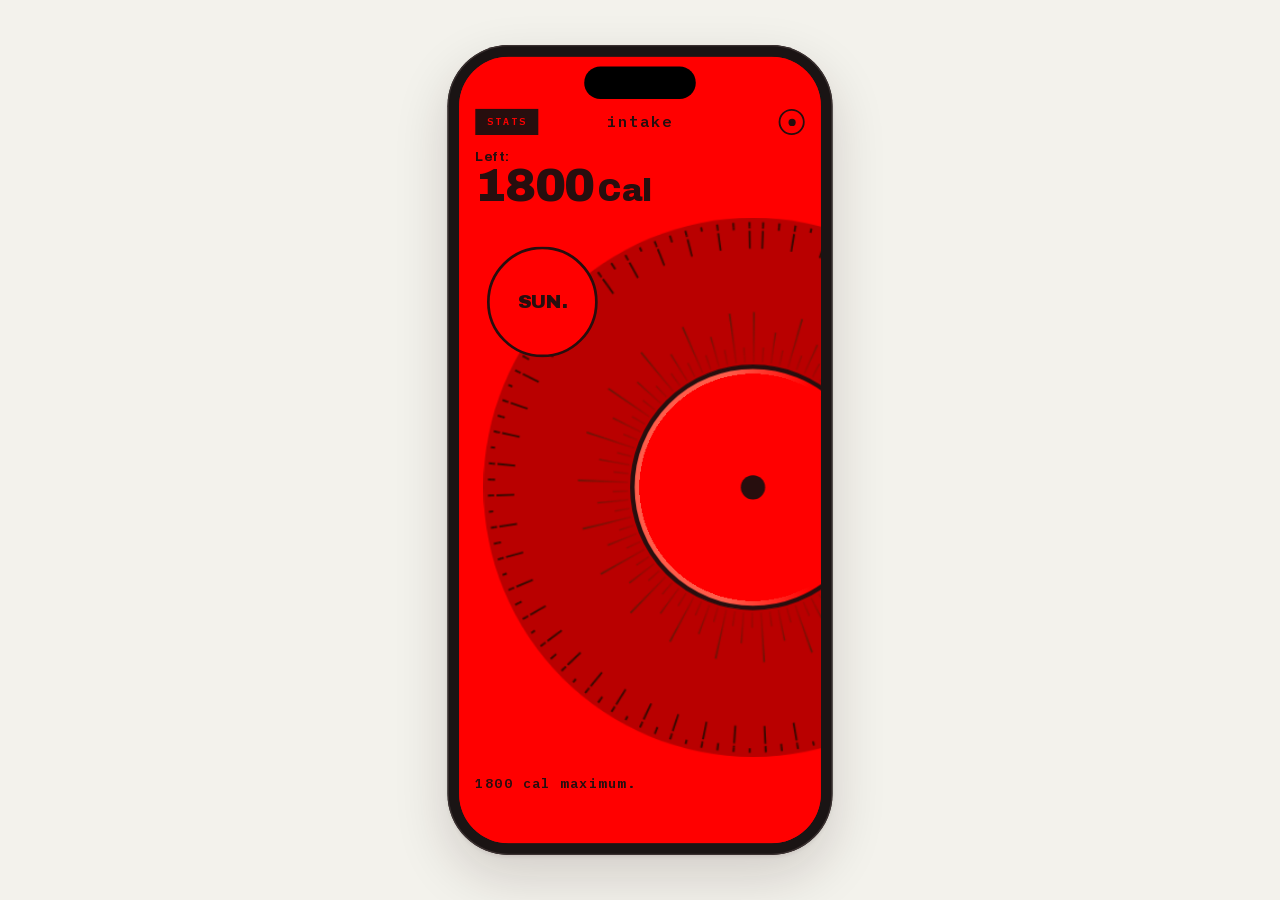
==== commit 040a7f59: "Draw the dials on canvases, and let the top colour follow the screen again The dials were stacks of " ====
--- a/index.html
+++ b/index.html
@@ -7,7 +7,9 @@
 
 <meta name="apple-mobile-web-app-capable" content="yes">
 <meta name="mobile-web-app-capable" content="yes">
-<meta name="apple-mobile-web-app-status-bar-style" content="black">
+<!-- "default", not "black" or "black-translucent": the only one of the three under which the
+     band below has been seen to clear iOS's top-edge blur on a phone. -->
+<meta name="apple-mobile-web-app-status-bar-style" content="default">
 <meta name="apple-mobile-web-app-title" content="intake">
 <meta name="theme-color" content="#FF0000">
 
@@ -21,6 +23,12 @@
 
 <div id="backdrop"></div>
 
+<!-- Across the top edge in the installed iPhone app only. iOS 26 lays a blur over the top
+     of an installed web app, and skips it where a solid band at least 10px tall spans the
+     top edge, taking the band's colour instead. Painted the colour of whatever screen is
+     on show (see paintRoot), switching halfway through a swipe (see paintDrag). -->
+<div id="edge-band" aria-hidden="true"></div>
+
 <!-- On a wide screen the app is shown as the phone it was drawn for: this is the body
      of that phone, behind the canvas. Hidden everywhere else. -->
 <div id="frame" aria-hidden="true"></div>
@@ -41,21 +49,15 @@
   </div>
 
   <div style="position: absolute; left: 30px; top: 230px; width: 520px; height: 520px; z-index: 3">
-    <div style="position: absolute; inset: -49px 0px 0px -6px; border-radius: 50%; mask: radial-gradient(circle closest-side, transparent 0px, transparent 45%, rgb(0, 0, 0) 45%, rgb(0, 0, 0) 100%); -webkit-mask: radial-gradient(circle closest-side, transparent 0px, transparent 45%, rgb(0, 0, 0) 45%, rgb(0, 0, 0) 100%); width: 599px; height: 599px; left: -3px; top: -51px; background-color: #B90000"><div id="home-arc-fill" style="position:absolute;inset:0;border-radius:50%;z-index:2;background-color:#270E0E;-webkit-mask:conic-gradient(from 228deg,#000 0 180.2deg,rgba(0,0,0,0) 180.9deg 360deg);mask:conic-gradient(from 228deg,#000 0 180.2deg,rgba(0,0,0,0) 180.9deg 360deg)"></div><div id="home-arc-cap" style="position:absolute;left:55.85px;top:362.45px;width:164.7px;height:164.7px;border-radius:50%;z-index:2;background-color:#270E0E"></div><div id="home-arc-tail" style="position:absolute;left:379.02px;top:72.42px;width:164.7px;height:164.7px;border-radius:50%;z-index:2;background-color:#270E0E"></div></div>
-
-    <div style="position:absolute;left:-3px;top:-51px;width:599px;height:599px;border-radius:50%;z-index:3;background:repeating-conic-gradient(from 0deg,#6A1608 0 0.62deg,rgba(0,0,0,0) 0.62deg 4deg);-webkit-mask:radial-gradient(circle closest-side,transparent 0 46.5%,rgba(0,0,0,.28) 46.5%,rgba(0,0,0,.5) 52%,transparent 52%);mask:radial-gradient(circle closest-side,transparent 0 46.5%,rgba(0,0,0,.28) 46.5%,rgba(0,0,0,.5) 52%,transparent 52%)"></div>
-    <div style="position:absolute;left:-3px;top:-51px;width:599px;height:599px;border-radius:50%;z-index:3;background:repeating-conic-gradient(from 0deg,#6A1608 0 0.62deg,rgba(0,0,0,0) 0.62deg 8deg);-webkit-mask:radial-gradient(circle closest-side,transparent 0 52%,rgba(0,0,0,.5) 52%,rgba(0,0,0,.78) 58%,transparent 58%);mask:radial-gradient(circle closest-side,transparent 0 52%,rgba(0,0,0,.5) 52%,rgba(0,0,0,.78) 58%,transparent 58%)"></div>
-    <div style="position:absolute;left:-3px;top:-51px;width:599px;height:599px;border-radius:50%;z-index:3;background:repeating-conic-gradient(from 0deg,#6A1608 0 0.62deg,rgba(0,0,0,0) 0.62deg 16deg);-webkit-mask:radial-gradient(circle closest-side,transparent 0 58%,rgba(0,0,0,.78) 58%,rgba(0,0,0,1) 65%,transparent 65%);mask:radial-gradient(circle closest-side,transparent 0 58%,rgba(0,0,0,.78) 58%,rgba(0,0,0,1) 65%,transparent 65%)"></div>
-    <div style="position:absolute;left:-3px;top:-51px;width:599px;height:599px;border-radius:50%;z-index:3;background:repeating-conic-gradient(from 2deg,#380A02 0 0.45deg,rgba(0,0,0,0) 0.45deg 3.5deg);-webkit-mask:radial-gradient(circle closest-side,transparent 0 96.8%,#000 96.8% 98.4%,transparent 98.4%);mask:radial-gradient(circle closest-side,transparent 0 96.8%,#000 96.8% 98.4%,transparent 98.4%)"></div>
-    <div style="position:absolute;left:-3px;top:-51px;width:599px;height:599px;border-radius:50%;z-index:3;background:repeating-conic-gradient(from 2deg,#380A02 0 0.45deg,rgba(0,0,0,0) 0.45deg 7deg);-webkit-mask:radial-gradient(circle closest-side,transparent 0 88.6%,#000 88.6% 95.2%,transparent 95.2%);mask:radial-gradient(circle closest-side,transparent 0 88.6%,#000 88.6% 95.2%,transparent 95.2%)"></div>
-    <div style="position:absolute;left:-3px;top:-51px;width:599px;height:599px;border-radius:50%;z-index:3;background:repeating-conic-gradient(from 2deg,#380A02 0 0.45deg,rgba(0,0,0,0) 0.45deg 7deg);-webkit-mask:radial-gradient(circle closest-side,transparent 0 96.1%,#000 96.1% 96.8%,transparent 96.8%);mask:radial-gradient(circle closest-side,transparent 0 96.1%,#000 96.1% 96.8%,transparent 96.8%)"></div>
-    <div style="position:absolute;left:-3px;top:-51px;width:599px;height:599px;border-radius:50%;z-index:3;background:repeating-conic-gradient(from 5.5deg,#380A02 0 0.45deg,rgba(0,0,0,0) 0.45deg 14deg);-webkit-mask:radial-gradient(circle closest-side,transparent 0 95.7%,#000 95.7% 96.8%,transparent 96.8%);mask:radial-gradient(circle closest-side,transparent 0 95.7%,#000 95.7% 96.8%,transparent 96.8%)"></div>
-
-    <div id="home-tick-clip" style="position:absolute;left:-3px;top:-51px;width:599px;height:599px;z-index:5;-webkit-mask-image:conic-gradient(from 228deg,#000 0 180.2deg,rgba(0,0,0,0) 180.9deg 360deg),radial-gradient(circle 82.35px at 138.2px 444.8px,#000 99%,rgba(0,0,0,0) 100%);-webkit-mask-composite:source-over;mask-image:conic-gradient(from 228deg,#000 0 180.2deg,rgba(0,0,0,0) 180.9deg 360deg),radial-gradient(circle 82.35px at 138.2px 444.8px,#000 99%,rgba(0,0,0,0) 100%);mask-composite:add"><div style="position:absolute;inset:0;border-radius:50%;background:repeating-conic-gradient(from 0deg,#7C3928 0 0.62deg,rgba(0,0,0,0) 0.62deg 4deg);-webkit-mask:radial-gradient(circle closest-side,transparent 0 46.5%,rgba(0,0,0,.28) 46.5%,rgba(0,0,0,.5) 52%,transparent 52%);mask:radial-gradient(circle closest-side,transparent 0 46.5%,rgba(0,0,0,.28) 46.5%,rgba(0,0,0,.5) 52%,transparent 52%)"></div><div style="position:absolute;inset:0;border-radius:50%;background:repeating-conic-gradient(from 0deg,#7C3928 0 0.62deg,rgba(0,0,0,0) 0.62deg 8deg);-webkit-mask:radial-gradient(circle closest-side,transparent 0 52%,rgba(0,0,0,.5) 52%,rgba(0,0,0,.78) 58%,transparent 58%);mask:radial-gradient(circle closest-side,transparent 0 52%,rgba(0,0,0,.5) 52%,rgba(0,0,0,.78) 58%,transparent 58%)"></div><div style="position:absolute;inset:0;border-radius:50%;background:repeating-conic-gradient(from 0deg,#7C3928 0 0.62deg,rgba(0,0,0,0) 0.62deg 16deg);-webkit-mask:radial-gradient(circle closest-side,transparent 0 58%,rgba(0,0,0,.78) 58%,rgba(0,0,0,1) 65%,transparent 65%);mask:radial-gradient(circle closest-side,transparent 0 58%,rgba(0,0,0,.78) 58%,rgba(0,0,0,1) 65%,transparent 65%)"></div><div style="position:absolute;inset:0;border-radius:50%;background:repeating-conic-gradient(from 2deg,#48210F 0 0.45deg,rgba(0,0,0,0) 0.45deg 3.5deg);-webkit-mask:radial-gradient(circle closest-side,transparent 0 96.8%,#000 96.8% 98.4%,transparent 98.4%);mask:radial-gradient(circle closest-side,transparent 0 96.8%,#000 96.8% 98.4%,transparent 98.4%)"></div><div style="position:absolute;inset:0;border-radius:50%;background:repeating-conic-gradient(from 2deg,#48210F 0 0.45deg,rgba(0,0,0,0) 0.45deg 7deg);-webkit-mask:radial-gradient(circle closest-side,transparent 0 88.6%,#000 88.6% 95.2%,transparent 95.2%);mask:radial-gradient(circle closest-side,transparent 0 88.6%,#000 88.6% 95.2%,transparent 95.2%)"></div><div style="position:absolute;inset:0;border-radius:50%;background:repeating-conic-gradient(from 2deg,#48210F 0 0.45deg,rgba(0,0,0,0) 0.45deg 7deg);-webkit-mask:radial-gradient(circle closest-side,transparent 0 96.1%,#000 96.1% 96.8%,transparent 96.8%);mask:radial-gradient(circle closest-side,transparent 0 96.1%,#000 96.1% 96.8%,transparent 96.8%)"></div><div style="position:absolute;inset:0;border-radius:50%;background:repeating-conic-gradient(from 5.5deg,#48210F 0 0.45deg,rgba(0,0,0,0) 0.45deg 14deg);-webkit-mask:radial-gradient(circle closest-side,transparent 0 95.7%,#000 95.7% 96.8%,transparent 96.8%);mask:radial-gradient(circle closest-side,transparent 0 95.7%,#000 95.7% 96.8%,transparent 96.8%)"></div></div>
+    <canvas id="home-band" class="layer" style="position:absolute;left:-3px;top:-51px;width:599px;height:599px"></canvas>
+
+    <canvas id="home-ticks" class="layer" style="position:absolute;left:-3px;top:-51px;width:599px;height:599px;z-index:3"></canvas>
+
+    <canvas id="home-lit" class="layer" style="position:absolute;left:-3px;top:-51px;width:599px;height:599px;z-index:5"></canvas>
 
     <div id="home-day-btn" class="day-badge" style="position: absolute; left: 1px; top: -19px; width: 123px; height: 123px; border-radius: 50%; color: #270E0E; display: flex; align-items: center; justify-content: center; z-index: 8; background-color: #FF0000; border: 3px solid #270E0E; box-sizing: border-box; cursor: pointer"><div id="home-day" style="font: 900 21px/1 Archivo,sans-serif; letter-spacing: -.03em">MON.</div></div>
 
-    <div style="position:absolute;left:161px;top:113px;width:271px;height:271px;border-radius:50%;z-index:6;pointer-events:none;background:conic-gradient(from 90deg,#FF0000 0deg 60deg,#FF5C4A 102deg 258deg,#FF0000 300deg 360deg);-webkit-mask:radial-gradient(circle closest-side,transparent 0 93.2%,#000 93.2% 100%);mask:radial-gradient(circle closest-side,transparent 0 93.2%,#000 93.2% 100%)"></div>
+    <div class="layer" style="position:absolute;left:161px;top:113px;width:271px;height:271px;border-radius:50%;z-index:6;pointer-events:none;background:conic-gradient(from 90deg,#FF0000 0deg 60deg,#FF5C4A 102deg 258deg,#FF0000 300deg 360deg);-webkit-mask:radial-gradient(circle closest-side,transparent 0 93.2%,#000 93.2% 100%);mask:radial-gradient(circle closest-side,transparent 0 93.2%,#000 93.2% 100%)"></div>
     <div style="position:absolute;left:160px;top:112px;width:273px;height:273px;border-radius:50%;border:5px solid #270E0E;box-sizing:border-box;z-index:6;pointer-events:none"></div>
 
     <div style="position: absolute; left: 275px; top: 227px; width: 43px; height: 43px; z-index: 5; pointer-events: none"><div style="position: absolute; left: 8px; top: 8px; width: 27px; height: 27px; border-radius: 50%; background: #270E0E"></div></div>
@@ -133,9 +135,9 @@
 
   <div style="position:absolute;left:0;right:0;top:0;height:534px;z-index:3;clip-path:inset(calc(var(--by,0px) * -1) calc(var(--bx,0px) * -1) 0 calc(var(--bx,0px) * -1))">
   <div style="position: absolute; left: -93px; top: 108px; width: 520px; height: 520px; z-index: 3">
-    <div style="position: absolute; inset: -49px 0px 0px -6px; border-radius: 50%; mask: radial-gradient(circle closest-side, transparent 0px, transparent 45%, rgb(0, 0, 0) 45%, rgb(0, 0, 0) 100%); -webkit-mask: radial-gradient(circle closest-side, transparent 0px, transparent 45%, rgb(0, 0, 0) 45%, rgb(0, 0, 0) 100%); width: 599px; height: 599px; left: -3px; top: -51px; background-color: #270E0E"><div id="calc-arc-fill" style="position: absolute; inset: 0; border-radius: 50%; z-index: 2; background-color: #FF0000; -webkit-mask: conic-gradient(from 340deg,#000 0 152deg,rgba(0,0,0,0) 152.7deg 360deg); mask: conic-gradient(from 340deg,#000 0 152deg,rgba(0,0,0,0) 152.7deg 360deg); left: -31px; top: -15px"></div><div id="calc-arc-tail" style="position:absolute;left:299.50px;top:418.07px;width:164.7px;height:164.7px;border-radius:50%;z-index:2;background-color:#FF0000"></div><div id="calc-arc-cap" style="position:absolute;left:142.85px;top:12.95px;width:164.7px;height:164.7px;border-radius:50%;z-index:2;background-color:#FF0000"></div></div>
-
-  <div style="position:absolute;left:161px;top:113px;width:271px;height:271px;border-radius:50%;z-index:6;background:conic-gradient(from 90deg,#270E0E 0deg 60deg,#FF5C4A 102deg 258deg,#270E0E 300deg 360deg);-webkit-mask:radial-gradient(circle closest-side,transparent 0 93.2%,#000 93.2% 100%);mask:radial-gradient(circle closest-side,transparent 0 93.2%,#000 93.2% 100%)"></div>
+    <canvas id="calc-band" class="layer" style="position:absolute;left:-3px;top:-51px;width:599px;height:599px"></canvas>
+
+  <div class="layer" style="position:absolute;left:161px;top:113px;width:271px;height:271px;border-radius:50%;z-index:6;background:conic-gradient(from 90deg,#270E0E 0deg 60deg,#FF5C4A 102deg 258deg,#270E0E 300deg 360deg);-webkit-mask:radial-gradient(circle closest-side,transparent 0 93.2%,#000 93.2% 100%);mask:radial-gradient(circle closest-side,transparent 0 93.2%,#000 93.2% 100%)"></div>
   <div style="position:absolute;left:160px;top:112px;width:273px;height:273px;border-radius:50%;border:5px solid #FF0000;box-sizing:border-box;z-index:6"></div>
 
   <button type="button" id="calc-dial-btn" class="dial-btn" aria-label="Log entry" style="position:absolute;left:166px;top:118px;width:261px;height:261px;border-radius:50%;border:0;padding:0;background:transparent;cursor:pointer;z-index:9;-webkit-tap-highlight-color:transparent;transition:background .12s,transform .12s"></button>
--- a/styles.css
+++ b/styles.css
@@ -34,6 +34,31 @@
      whole app sideways. Clipped outright, there is nothing to scroll. (Where clip is not
      understood this falls back to hidden, and the scroll guard in app.js puts it back.) */
   overflow: clip;
+}
+
+/* ── the iOS 26 edge blur ──
+   An installed web app gets a system blur laid over the top of the page, redrawn every
+   frame over whatever moves under it. There is no switch for it. WebKit leaves it off
+   where a fixed box spanning at least 90% of the width and more than 10px tall paints
+   one solid colour across the top edge, and uses that colour instead. So in the
+   installed app on iOS - and nowhere else - there is one, painted the colour of the
+   screen beneath it, on top of everything so nothing can come between it and the edge.
+   It never takes a tap. */
+#edge-band { display: none; }
+@media (display-mode: standalone) {
+  @supports (-webkit-touch-callout: none) {
+    #edge-band {
+      display: block;
+      position: fixed;
+      left: 0;
+      right: 0;
+      top: 0;
+      height: 14px;
+      z-index: 2147483647;
+      pointer-events: none;
+      background: #FF0000;
+    }
+  }
 }
 
 /* Fills the letterbox left by contain-scaling the 402x874 canvas onto a viewport of a
@@ -495,3 +520,10 @@
 }
 .cal-nav:active { color: #270E0E !important; }
 .cal-nav.off { color: rgba(39, 14, 14, .14); pointer-events: none; }
+
+/* ── layers ──
+   The dials are drawn from stacks of fine conic stripes cut into rings by masks, which
+   Safari draws slowly - and redrew all of on every frame the arc moved, because a mask
+   changing over the top of them sent it back to paint everything beneath. Each heavy
+   piece is its own layer instead: drawn once, then only moved or masked as a picture. */
+.layer { will-change: transform; }
